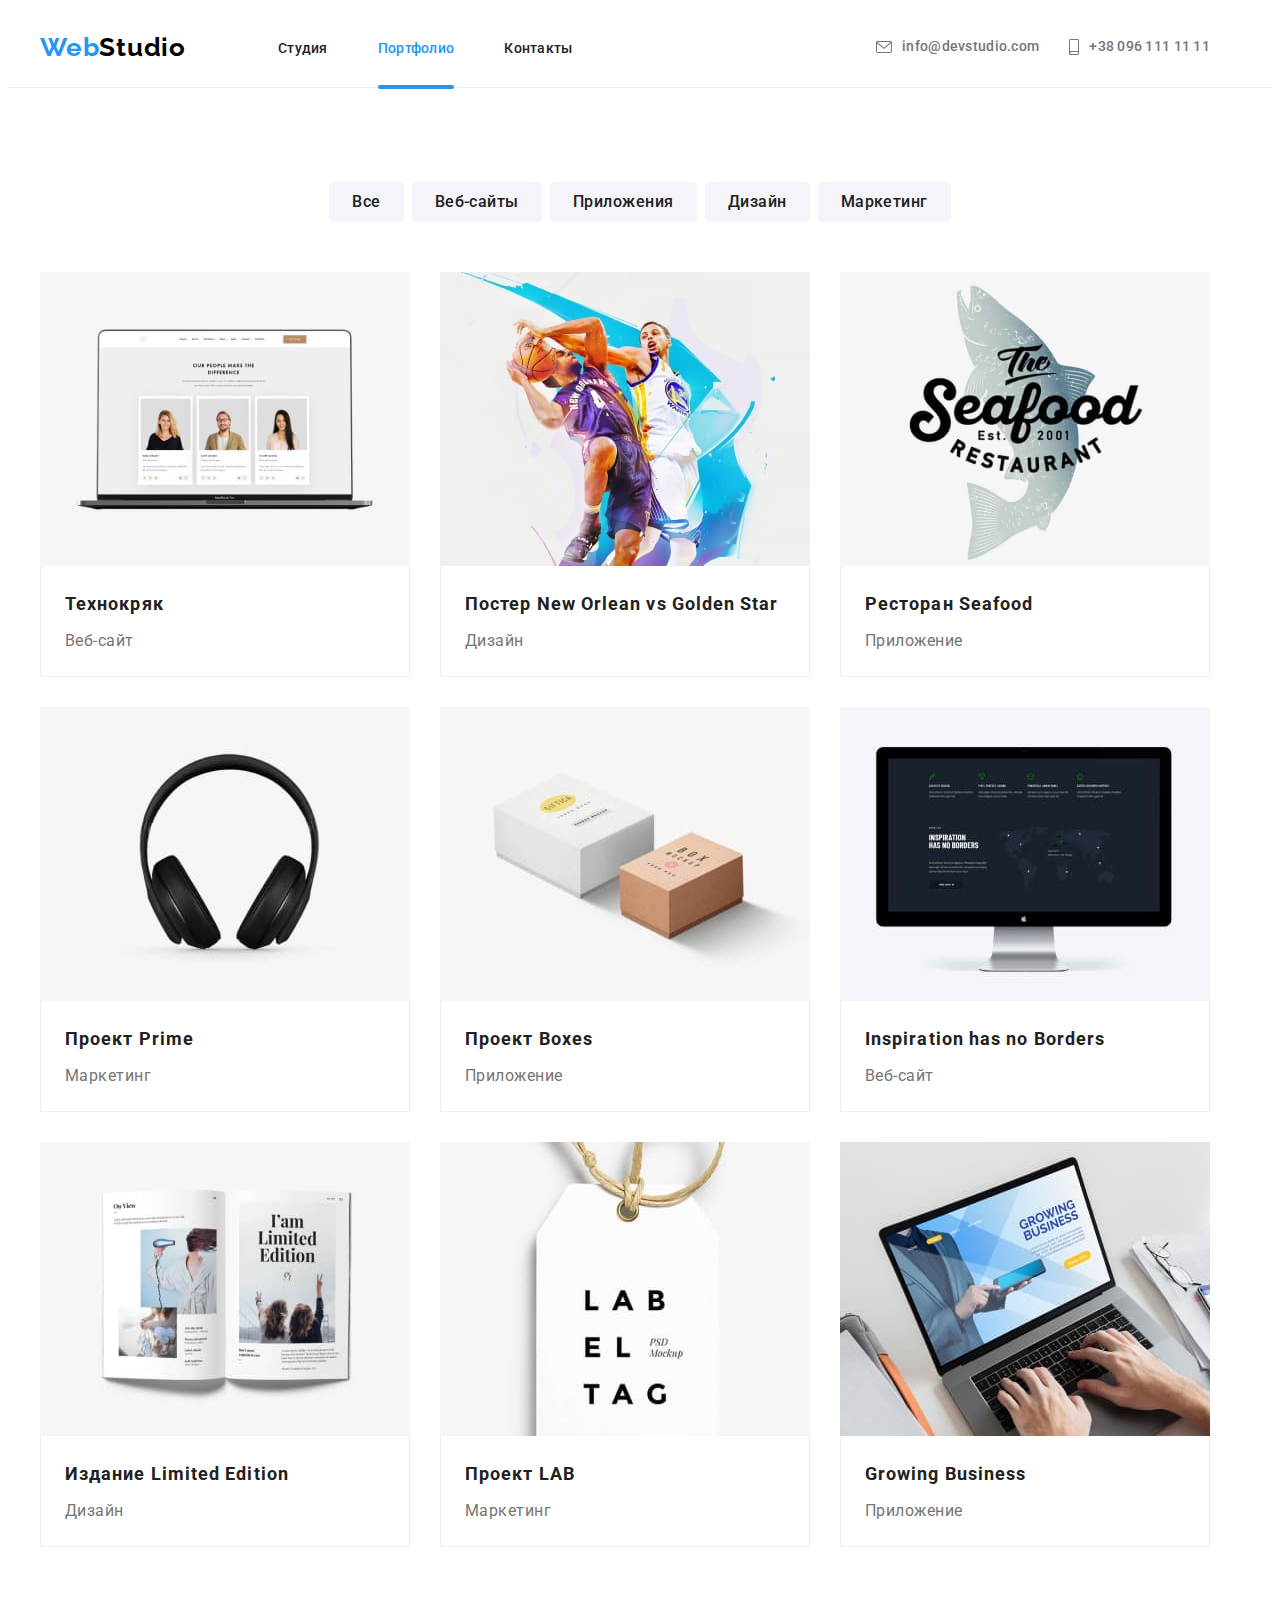
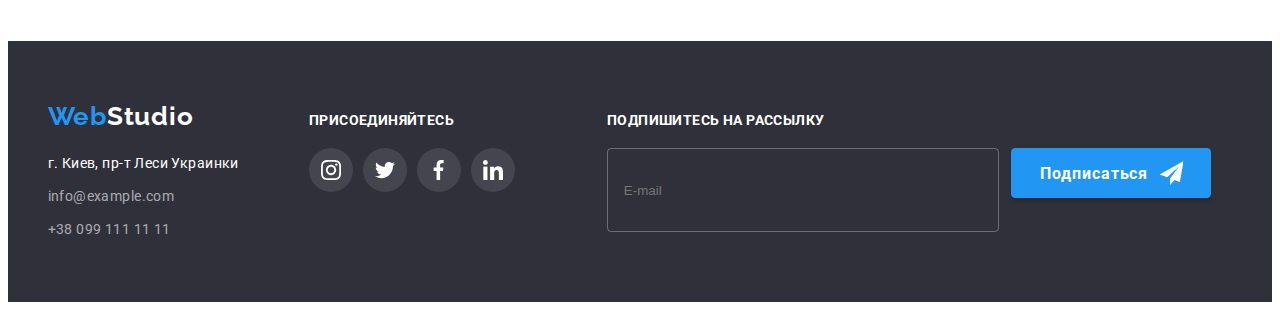
==== portfolio.html @ a497f99f "Добавляет форму в footer" ====
<!DOCTYPE html>
<html lang="ru">

<head>
    <meta charset="UTF-8">
    <meta http-equiv="X-UA-Compatible" content="IE=edge">
    <meta name="viewport" content="width=device-width, initial-scale=1.0">
    <title>Document</title>
    <link rel="preconnect" href="https://fonts.googleapis.com">
    <link rel="preconnect" href="https://fonts.gstatic.com" crossorigin>
    <link href="https://fonts.googleapis.com/css2?family=Raleway:wght@700&family=Roboto:wght@400;500;700;900&display=swap" rel="stylesheet">
    <link rel="stylesheet" href="https://cdnjs.cloudflare.com/ajax/libs/modern-normalize/1.1.0/modern-normalize.min.css"
        integrity="sha512-wpPYUAdjBVSE4KJnH1VR1HeZfpl1ub8YT/NKx4PuQ5NmX2tKuGu6U/JRp5y+Y8XG2tV+wKQpNHVUX03MfMFn9Q=="
        crossorigin="anonymous" referrerpolicy="no-referrer" />
    <link rel="stylesheet" href="./css/styles.css">
</head>

<body>
    <header class="header">
        <div class="container header-container">
            <nav class="navigation">
                <a class="logo link" href="index.html" lang="en"><span class="header-logo">Web</span>Studio</a>
                <ul class="nav-list list">
                    <li class="nav-list-item">
                        <a class="nav-list-link link" href="index.html">Студия</a>
                    </li>
                    <li class="nav-list-item">
                        <a class="nav-list-link link active" href="portfolio.html">Портфолио</a>
                    </li>
                    <li class="nav-list-item">
                        <a class="nav-list-link link" href="/">Контакты</a>
                    </li>
                </ul>
            </nav>
            <ul class="contacts list">
                <li class="header-list-link">
                    <a class="header-contact-mail contact-number link" href="mailto:info@devstudio.com">
                        <svg class="icon-mail" width="16" height="12">
                            <use href="./images/svg/sprite.svg#mail"></use>
                        </svg>info@devstudio.com
                    </a>
                </li>
                <li class="header-list-link">
                    <a class="header-contact-mail contact-mail link" href="tel:+380961111111">
                        <svg class="icon-smartphone" width="10" height="16">
                            <use href="./images/svg/sprite.svg#smartphone"></use>
                        </svg>+38 096 111 11 11
                    </a>
                </li>
            </ul>
        </div>
    </header>

    <main>
        <section class="section">
            <div class="container">
                <h1 class="visually-hidden">Портфолио</h1>
                <ul class="portfolio-btn-list">
                    <li class="portfolio-list">
                        <button class="btn-list" type="button">Все</button>
                    </li>
                    <li class="portfolio-list">
                        <button class="btn-list" type="button">Веб-сайты</button>
                    </li>
                    <li class="portfolio-list">
                        <button class="btn-list" type="button">Приложения</button>
                    </li>
                    <li class="portfolio-list">
                        <button class="btn-list" type="button">Дизайн</button>
                    </li>
                    <li class="portfolio-list">
                        <button class="btn-list" type="button">Маркетинг</button>
                    </li>
                </ul>
                <ul class="examples-list">
                    <li class="examples">
                        <a class="portfolio-examples-link link" href="">
                            <div class="examples-img-list-wrapper">
                                <img class="examples-img" src="./images/portfolio_examples/example1.jpg.jpg"  width="370" alt="команда из троих работников в ноутбуке">
                                <p class="overlay">Ресурс предлагает комплексные предложения с разным уровнем функционала и сервисов. Все это позволит посетителю получить
                                исчерпывающие сведения о компании или частном лице.</p>
                            </div>
                            <div class="examples-title-text">
                                <h2 class="examples-title">Технокряк</h2>
                                <p class="examples-text">Веб-сайт</p>
                            </div>
                        </a>
                    </li>
                    <li class="examples">
                        <a class="portfolio-examples-link link" href="">
                            <div class="examples-img-list-wrapper">
                                <img class="examples-img" src="./images/portfolio_examples/example2.jpg.jpg"  width="370" alt="два баскетболиста с мячом">
                                <p class="overlay">Ресурс предлагает комплексные предложения с разным уровнем функционала и сервисов. Все это позволит посетителю
                                получить исчерпывающие сведения о компании или частном лице.</p>
                            </div>
                            <div class="examples-title-text">
                                <h2 class="examples-title" lang="en" >Постер New Orlean vs Golden Star</h2>
                                <p class="examples-text">Дизайн</p>
                            </div>
                        </a>
                    </li>
                    <li class="examples">
                        <a class="portfolio-examples-link link" href="">
                            <div class="examples-img-list-wrapper">
                                <img class="examples-img" src="./images/portfolio_examples/example3.jpg.jpg"  width="370" alt="логотип ресторана морсой еды">
                                <p class="overlay">Ресурс предлагает комплексные предложения с разным уровнем функционала и сервисов. Все это позволит посетителю получить исчерпывающие сведения о компании или частном лице.</p>
                            </div>
                            <div class="examples-title-text">
                                <h2 class="examples-title" lang="en">Ресторан Seafood</h2>
                                <p class="examples-text">Приложение</p>
                            </div>
                        </a>
                    </li>
                    <li class="examples">
                        <a class="portfolio-examples-link link" href="">
                            <div class="examples-img-list-wrapper">
                                <img class="examples-img" src="./images/portfolio_examples/example4.jpg.jpg"  width="370" alt="чёрные мониторные наушники">
                                <p class="overlay">Ресурс предлагает комплексные предложения с разным уровнем функционала и сервисов. Все это позволит посетителю
                                получить исчерпывающие сведения о компании или частном лице.</p>
                            </div>
                            <div class="examples-title-text">
                                <h2 class="examples-title" lang="en">Проект Prime</h2>
                                <p class="examples-text">Маркетинг</p>
                            </div>
                        </a>
                    </li>
                    <li class="examples">
                        <a class="portfolio-examples-link link" href="">
                            <div class="examples-img-list-wrapper">
                                <img class="examples-img" src="./images/portfolio_examples/example5.jpg.jpg"  width="370" alt="белая и корочневая коробки">
                                <p class="overlay">Ресурс предлагает комплексные предложения с разным уровнем функционала и сервисов. Все это позволит посетителю
                                получить исчерпывающие сведения о компании или частном лице.</p>
                            </div>
                            <div class="examples-title-text">
                                <h2 class="examples-title" lang="en">Проект Boxes</h2>
                                <p class="examples-text">Приложение</p>
                            </div>
                        </a>
                    </li>
                    <li class="examples">
                        <a class="portfolio-examples-link link" href="">
                            <div class="examples-img-list-wrapper">
                                <img class="examples-img" src="./images/portfolio_examples/example6.jpg.jpg"  width="370" alt="монитор Apple">
                                <p class="overlay">Ресурс предлагает комплексные предложения с разным уровнем функционала и сервисов. Все это позволит посетителю
                                получить исчерпывающие сведения о компании или частном лице.</p>
                            </div>
                            <div class="examples-title-text">
                                <h2 class="examples-title" lang="en">Inspiration has no Borders</h2>
                                <p class="examples-text">Веб-сайт</p>
                            </div>
                        </a>
                    </li>
                    <li class="examples">
                        <a class="portfolio-examples-link link" href="">
                            <div class="examples-img-list-wrapper">
                                <img class="examples-img" src="./images/portfolio_examples/example7.jpg.jpg"  width="370" alt="раскрытый журнал">
                                <p class="overlay">Ресурс предлагает комплексные предложения с разным уровнем функционала и сервисов. Все это позволит посетителю
                                получить исчерпывающие сведения о компании или частном лице.</p>
                            </div>
                            <div class="examples-title-text">
                                <h2 class="examples-title" lang="en">Издание Limited Edition</h2>
                                <p class="examples-text">Дизайн</p>
                            </div>
                        </a>
                    </li>
                    <li class="examples">
                        <a class="portfolio-examples-link link" href="">
                            <div class="examples-img-list-wrapper">
                                <img class="examples-img" src="./images/portfolio_examples/example8.jpg.jpg"  width="370" alt="большая бирка">
                                <p class="overlay">Ресурс предлагает комплексные предложения с разным уровнем функционала и сервисов. Все это позволит посетителю
                                получить исчерпывающие сведения о компании или частном лице.</p>
                            </div>
                            <div class="examples-title-text">
                                <h2 class="examples-title" lang="en">Проект LAB</h2>
                                <p class="examples-text">Маркетинг</p>
                            </div>
                        </a>
                    </li>
                    <li class="examples">
                        <a class="portfolio-examples-link link" href="">
                            <div class="examples-img-list-wrapper">
                                <img class="examples-img" src="./images/portfolio_examples/example9.jpg.jpg"  width="370" alt="руки мужчины работающего за ноутбуком">
                                <p class="overlay">Ресурс предлагает комплексные предложения с разным уровнем функционала и сервисов. Все это позволит посетителю
                                получить исчерпывающие сведения о компании или частном лице.</p>
                            </div>
                            <div class="examples-title-text">
                                <h2 class="examples-title" lang="en">Growing Business</h2>
                                <p class="examples-text">Приложение</p>
                            </div>
                        </a>
                    </li>
                </ul>
            </div>
        </section>
    </main>
    <footer class="section-footer">
    <div class="container footer">
        <div class="logo-adress-footer">
            <a class="footer-logo link" href="index.html" lang="en"><span class="header-logo">Web</span>Studio</a>
            <address class="adress-list">
                <ul>
                    <li class="footer-list">
                        <a class="adress-link link adress" href="https://goo.gl/maps/UW7KjBwUC954BnBTA">г. Киев, пр-т Леси
                            Украинки</a>
                    </li>
                    <li class="footer-list">
                        <a class="mail-number-link link adress" href="mailto:info@example.com">info@example.com</a>
                    </li>
                    <li class="footer-list">
                        <a class="mail-number-link link adress" href="tel:+380991111111">+38 099 111 11 11</a>
                    </li>
                </ul>
            </address>
        </div>
        <div class="join-footer">
                <h2 class="footer-title">присоединяйтесь</h2>
                <ul class="social-list-footer">
                    <li class="social-list-link-footer">
                        <a class="social-link-footer" href="">
                            <svg class="social-icons-footer" width="20" height="20">
                                <use href="./images/svg/sprite.svg#instagram"></use>
                            </svg>
                        </a>
                    </li>
                    <li class="social-list-link-footer">
                        <a class="social-link-footer" href="">
                            <svg class="social-icons-footer" width="20" height="20">
                                <use href="./images/svg/sprite.svg#twitter"></use>
                            </svg>
                        </a>
                    </li>
                    <li class="social-list-link-footer">
                        <a class="social-link-footer" href="">
                            <svg class="social-icons-footer" width="20" height="20">
                                <use href="./images/svg/sprite.svg#facebook"></use>
                            </svg>
                        </a>
                    </li>
                    <li class="social-list-link-footer">
                        <a class="social-link-footer" href="">
                            <svg class="social-icons-footer" width="20" height="20">
                                <use href="./images/svg/sprite.svg#linkedin"></use>
                            </svg>
                        </a>
                    </li>
                </ul>
        </div>
        <form class="footer-form">
            <p class="form-text">Подпишитесь на рассылку</p>
            <label class="form-lable">
                <input type="email" class="form-input" name="email" placeholder="E-mail" />
            </label>
            <button type="submit" class="subscribe-btn">Подписаться
                <svg class="subscribe-btn-icon" width="24" height="24">
                    <use href="./images/svg/sprite.svg#subscribe-icon"></use>
                </svg>
            </button>
        </form>
    </div>
</footer>
</body>

</html>
---- css/styles.css ----
:root {
  --primary-font-family: "Roboto", sans-serif;
  --secondary-font-family: "Raleway", sans-serif;
  --logo-text-color: #000000;
  --primary-text-color: #212121;
  --tittle-text-color: #757575;
  --light-color: #ffffff;
  --background-color-bnt-light: #f5f4fa;
  --background-color-btn-colored: #188ce8;
  --acent-color: #2196f3;
  --background-color-text: #2f303a;
}

body {
  font-family: var(--primary-font-family);
  color: var(--primary-text-color);
}

h1,
h2,
h3,
h4,
p {
  margin-top: 0;
  margin-bottom: 0;
}

ul {
  margin-top: 0;
  margin-bottom: 0;
  padding-left: 0;
}

img {
  display: block;
  height: auto;
}

ul {
  list-style: none;
}

.link {
  text-decoration: none;
}

.container {
  width: 1200px;
  padding-right: 15px;
  padding-left: 15px;
  margin-left: auto;
  margin-right: auto;
}

.section {
  padding-top: 94px;
  padding-bottom: 94px;
}

.title {
  margin-bottom: 10px;
}

.visually-hidden {
  position: absolute;
  width: 1px;
  height: 1px;
  margin: -1px;
  border: 0;
  padding: 0;
  white-space: nowrap;
  clip-path: inset(100%);
  clip: rect(0 0 0 0);
  overflow: hidden;
}

/*START HEADER*/
.header {
  padding-top: 24px;
  padding-bottom: 24px;
  border-bottom: 1px solid #ececec;
}

.header-container {
  display: flex;
  align-items: center;
  justify-content: space-between;
}

.header-logo {
  font-family: var(--secondary-font-family);
  font-weight: 700;
  font-size: 26px;
  line-height: 1.19;
  letter-spacing: 0.03em;
  color: var(--acent-color);
}

.logo {
  font-family: var(--secondary-font-family);
  font-weight: 700;
  font-size: 26px;
  line-height: 1.19;
  letter-spacing: 0.03em;
  color: var(--logo-text-color);
  margin-right: 92px;
}

.navigation {
  display: flex;
  align-items: center;
}

.nav-list {
  display: flex;
  align-items: center;
}

.nav-list-item:not(:last-child) {
  margin-right: 50px;
}

.nav-list-item{
  position: relative;
}

.nav-list-link {
  font-weight: 500;
  font-size: 14px;
  line-height: 1.14;
  letter-spacing: 0.02em;
  color: var(--primary-text-color);
  transition: color 250ms cubic-bezier(0.4, 0, 0.2, 1, content 2500ms cubic-bezier(0.4, 0, 0.2, 1));
}

.active {
  color: var(--acent-color);
}

.nav-list-link:hover,
.contact-mail:hover,
.contact-number:focus,
.contact-number:hover,
.nav-list-link:focus,
.contact-mail:focus {
  color: var(--acent-color);
  cursor: pointer;
}

.nav-list-link:hover::after,
.nav-list-link:focus::after,
.active::after {
  display: block;
  position: absolute;
  content: "";
  width: 100%;
  height: 4px;
  background-color: var(--acent-color);
  border-radius: 2px;
  left: 0;
  bottom: -32px;
}

.contacts {
  display: flex;
  align-items: center;
}

.header-contact-mail {
  fill: var(--tittle-text-color);
  margin-right: 30px;
  font-weight: 500;
  font-size: 14px;
  line-height: 1.14;
  letter-spacing: 0.02em;
  color: var(--tittle-text-color);
  transition: fill 250ms cubic-bezier(0.4, 0, 0.2, 1),
    color 250ms cubic-bezier(0.4, 0, 0.2, 1);
}

.header-contact-mail:hover,
.header-contact-mail:focus {
  fill: var(--acent-color);
}

.header-contact-mail {
  display: flex;
  align-items: center;
}

.icon-mail,
.icon-smartphone {
  margin-right: 10px;
}

/*END HEADER*/

/*START MAIN SECTION*/
.main-section {
  background-color: var(--background-color-text);
  padding-top: 200px;
  padding-bottom: 200px;
  background-image: linear-gradient(
      rgba(47, 48, 58, 0.4),
      rgba(47, 48, 58, 0.4)
    ),
    url(../images/main_img/bg.jpg);
  background-size: cover;
  background-repeat: no-repeat;
  background-position: center;
  margin-left: auto;
  margin-right: auto;
  max-width: 1600px;
}

.primary-title {
  margin-left: 252px;
  margin-right: 252px;
  width: 696px;
  margin-bottom: 30px;
  font-weight: 900;
  font-size: 44px;
  line-height: 1.36;
  letter-spacing: 0.06em;
  text-transform: uppercase;
  color: var(--light-color);
  text-align: center;
}

.modal-btn {
  display: block;
  margin-left: 500px;
  margin-right: 500px;
  min-width: 200px;
  padding: 10px 16px;
  border: 1px solid var(--acent-color);
  border-radius: 4px;
  font-family: inherit;
  font-weight: 700;
  font-size: 16px;
  line-height: 1.88;
  letter-spacing: 0.06em;
  color: var(--light-color);
  background-color: var(--acent-color);
  cursor: pointer;
  transition: background-color 250ms cubic-bezier(0.4, 0, 0.2, 1);
}

.modal-btn:hover,
.modal-btn:focus {
  background-color: var(--background-color-btn-colored);
}

.icons-list-decisions {
  display: flex;
}

.icons-item-decisions {
}

.icons-item-decisions:not(:last-child) {
  margin-right: 30px;
}

.first-icons {
  display: flex;
  justify-content: center;
  align-items: center;
}

.first-icons {
  width: 270px;
  height: 120px;
  background: #f5f4fa;
  border-radius: 4px;
  margin-bottom: 30px;
}

.decisions-list {
  display: flex;
}
.decisions-item:not(:last-child) {
  margin-right: 30px;
}

.decisions-item {
  width: 270px;
}

.decisions-title {
  font-weight: 700;
  font-size: 14px;
  line-height: 1.14;
  letter-spacing: 0.03em;
  text-transform: uppercase;
  color: var(--primary-text-color);
}

.decisions-text {
  font-size: 14px;
  line-height: 1.71;
  letter-spacing: 0.03em;
  color: var(--tittle-text-color);
}

.about {
  padding-top: 0;
}

.about-title,
.about-team-title {
  font-weight: 700;
  font-size: 36px;
  line-height: 1.17;
  text-align: center;
  letter-spacing: 0.03em;
  color: var(--primary-text-color);
  margin-bottom: 50px;
}

.about-list {
  display: flex;
  flex-wrap: wrap;
  justify-content: space-between;
}

.about-list-item {
  position: relative;
}
.about-text {
  position: absolute;
  width:370px;
  height: 70px;
  text-transform: uppercase;
  font-weight: 700;
  z-index: 100;
  color: var(--light-color);
  background: rgba(47, 48, 58, 0.8);
  display: flex;
  justify-content: center;
  align-items: center;
  transform: translateY(-100%);

}

.about-team {
  background-color: #f5f4fa;
}

.team-list {
  display: flex;
  flex-wrap: wrap;
}

.workers-list:not(:nth-child(4n)) {
  margin-right: 30px;
}

.workers-list {
  background-color: var(--light-color);
  box-shadow: 0px 1px 3px rgba(0, 0, 0, 0.12), 0px 1px 1px rgba(0, 0, 0, 0.14),
    0px 2px 1px rgba(0, 0, 0, 0.2);
}

.workers-title {
  padding: 30px 32px;
  text-align: center;
}

.team-title {
  font-weight: 500;
  font-size: 16px;
  line-height: 1.19;
  letter-spacing: 0.03em;
  color: var(--primary-text-color);
}

.team-text {
  font-size: 16px;
  line-height: 1.19;
  letter-spacing: 0.03em;
  color: var(--tittle-text-color);
}

.social-list {
  display: flex;
  justify-content: center;
  margin-top: 16px;
}

.social-list-link:not(:last-child) {
  margin-right: 10px;
}

.social-link {
  width: 44px;
  height: 44px;
  border-radius: 50%;
  display: flex;
  justify-content: center;
  align-items: center;
  transition: background-color 250ms cubic-bezier(0.4, 0, 0.2, 1);
}

.social-link:hover .social-icons,
.social-link:focus .social-icons {
  fill: var(--light-color);
}

.social-link:hover,
.social-link:focus {
  background-color: var(--acent-color);
}

.social-icons {
  fill: #afb1b8;
  transition: fill 250ms cubic-bezier(0.4, 0, 0.2, 1);
}

.clients-list {
  display: flex;
  justify-content: center;
}

.clients-link-list:not(:last-child) {
  margin-right: 30px;
}
.clients-list {
  margin-top: 50px;
}

.clients-title {
  font-size: 36px;
  line-height: 42px;
  text-align: center;
  letter-spacing: 0.03em;
  color: var(--primary-text-color);
}
.clients-link {
  display: flex;
  justify-content: center;
  align-items: center;
  width: 170px;
  height: 92px;
  border: 1px solid #afb1b8;
  border-radius: 4px;
  color: #afb1b8;
  transition: border-color 250ms cubic-bezier(0.4, 0, 0.2, 1);
}

.clients-link:hover,
.clients-link:focus {
  border-color: var(--acent-color);
}

.clients-icons {
  fill: #afb1b8;
  transition: fill 250ms cubic-bezier(0.4, 0, 0.2, 1);
}

.clients-link:hover .clients-icons,
.clients-link:focus .clients-icons {
  fill: var(--acent-color);
}

/*END MAIN SECTION*/

/*START FOOTER*/
.section-footer {
  background-color: var(--background-color-text);
  padding-top: 60px;
  padding-bottom: 60px;
  padding-left: 15px;
}

.logo-adress-footer {
  margin-right: 70px;
}

.footer-logo {
  color: var(--light-color);
  font-family: var(--secondary-font-family);
  font-weight: 700;
  font-size: 26px;
  line-height: 1.19;
  letter-spacing: 0.03em;
}

.adress-list {
  margin-top: 20px;
  font-style: normal;
}

.footer-list:not(:last-child) {
  margin-bottom: 9px;
}

.adress-link {
  font-size: 14px;
  line-height: 1.71;
  letter-spacing: 0.03em;
  color: var(--light-color);
}

.mail-number-link {
  font-size: 14px;
  line-height: 1.71;
  letter-spacing: 0.03em;
  color: rgba(255, 255, 255, 0.6);
}

.adress {
  transition: color 250ms cubic-bezier(0.4, 0, 0.2, 1);
}

.adress:hover,
.adress:focus {
  color: var(--acent-color);
}
.join-footer{
  margin-right: 92px;
}

.footer-title {
  font-size: 14px;
  line-height: 16px;
  letter-spacing: 0.03em;
  text-transform: uppercase;
  color: var(--light-color);
  margin-bottom: 20px;
}

.social-list-footer {
  display: flex;
}

.social-list-link-footer:not(:last-child) {
  margin-right: 10px;
}

.social-link-footer {
  display: flex;
  justify-content: center;
  align-items: center;
  width: 44px;
  height: 44px;
  border-radius: 50%;
  background: rgba(255, 255, 255, 0.1);
  transition: background-color 250ms cubic-bezier(0.4, 0, 0.2, 1);
}

.social-link-footer:hover,
.social-link-footer:focus {
  background-color: var(--acent-color);
}

.social-icons-footer {
  fill: var(--light-color);
}

.footer {
  display: flex;
  align-items: baseline;
}
.footer-form{
  position: relative;
}
.form-text{
  font-weight: 700;
  font-size: 14px;
  letter-spacing: 0.03em;
  text-transform: uppercase;
  color: var(--light-color);
  padding-bottom: 20px;
}
.form-label{
  margin-right: 12px;
}
.form-input{
  width: 358px;
  height: 50px;
  border: 1px solid rgba(255, 255, 255, 0.3);
  border-radius: 4px;
  background-color:rgba(0, 0, 0, 0);
  padding: 16px;
  color: var(--light-color);
}
.subscribe-btn{
  background-color: var(--acent-color);
  position:absolute;
  width: 200px;
  height: 50px;
  box-shadow: 0px 4px 4px rgba(0, 0, 0, 0.15);
  border-radius: 4px;
  margin-left: 12px;
  margin-right: 215px;
  min-width: 200px;
  padding-top: 10px;
  padding-left: 28px;
  padding-right: 62px;
  padding-bottom: 10px;
  border: 1px solid var(--acent-color);
  font-family: inherit;
  font-weight: 700;
  font-size: 16px;
  line-height: 1.88;
  letter-spacing: 0.06em;
  color: var(--light-color);
  cursor: pointer;
}
.subscribe-btn-icon{
  position: absolute;
  right: 0;
  top: 0;
  transform: translate(-110%, 50%);
}

/*END FOOTER*/

/*====================PORTFOLIO================*/

/*START MAIN SECTION Portfolio*/
.portfolio-btn-list {
  display: flex;
  margin-bottom: 50px;
  justify-content: center;
}

.btn-list {
  font-family: inherit;
  font-weight: 500;
  font-size: 16px;
  line-height: 1.62;
  letter-spacing: 0.03em;
  color: var(--primary-text-color);
  background-color: var(--background-color-bnt-light);
  cursor: pointer;
  border-radius: 4px;
  border: 1px solid var(--background-color-bnt-light);
  padding: 6px 22px;
  transition: background-color 250ms cubic-bezier(0.4, 0, 0.2, 1),
    color 250ms cubic-bezier(0.4, 0, 0.2, 1),
    box-shadow 250ms cubic-bezier(0.4, 0, 0.2, 1),
    border-color 250ms cubic-bezier(0.4, 0, 0.2, 1);
}

.portfolio-list:not(:last-child) {
  margin-right: 8px;
}

.btn-list:hover,
.btn-list:focus {
  background-color: var(--acent-color);
  color: var(--light-color);
  box-shadow: 0px 3px 1px rgba(0, 0, 0, 0.1), 0px 1px 2px rgba(0, 0, 0, 0.08),
    0px 2px 2px rgba(0, 0, 0, 0.12);
  border-color: var(--acent-color);
}

.examples-list {
  display: flex;
  flex-wrap: wrap;
  margin-left: -30px;
  margin-top: -30px;
}

.examples {
  margin-left: 30px;
  margin-top: 30px;
}

.portfolio-examples-link {
  display: block;
  transition: box-shadow 250ms cubic-bezier(0.4, 0, 0.2, 1);
}

.portfolio-examples-link:hover,
.portfolio-examples-link:focus {
  box-shadow: 0px 1px 1px rgba(0, 0, 0, 0.12), 0px 4px 4px rgba(0, 0, 0, 0.06),
    1px 4px 6px rgba(0, 0, 0, 0.16);
}

.portfolio-examples-link:hover .overlay,
.portfolio-examples-link:focus .overlay {
  transform: translateY(0%);
}

.examples-img-list-wrapper {
  position: relative;
  overflow: hidden;
}

.overlay {
  position: absolute;
  top: 0;
  left: 0;
  width: 100%;
  height: 100%;
  color: var(--light-color);
  background: rgba(33, 150, 243, 0.9);
  padding: 63px 24px;
  line-height: 28px;
  letter-spacing: 0.03em;
  text-shadow: 0px 4px 4px rgba(0, 0, 0, 0.25);
  overflow: auto;
  transform: translateY(100%);
  transition: transform 250ms cubic-bezier(0.4, 0, 0.2, 1);
}

.examples-title-text {
  padding: 20px 24px;
  border-right: 1px solid #eeeeee;
  border-left: 1px solid #eeeeee;
  border-bottom: 1px solid #eeeeee;
}

.examples-title {
  font-weight: 700;
  font-size: 18px;
  line-height: 2;
  letter-spacing: 0.06em;
  color: var(--primary-text-color);
  margin-bottom: 4px;
}

.examples-text {
  font-size: 16px;
  line-height: 1.88;
  letter-spacing: 0.03em;
  color: var(--tittle-text-color);
}

/*END MAIN SECTION  Portfolio*/

.backdrop.is-hidden {
  opacity: 0;
  visibility: hidden;
  pointer-events: none;
  transition: opacity 250ms cubic-bezier(0.4, 0, 0.2, 1),
  visibility 250ms cubic-bezier(0.4, 0, 0.2, 1);
}

.backdrop {
  position: fixed;
  top: 0;
  left: 0;
  width: 100vw;
  height: 100vh;
  background-color: rgba(0, 0, 0, 0.2);
  opacity: 1;
  visibility: visible;
  transform: scale(1);
  transition: opacity 250ms cubic-bezier(0.4, 0, 0.2, 1),
  visibility 250ms cubic-bezier(0.4, 0, 0.2, 1);
}

.modal {
  position: absolute;
  top: 50%;
  left: 50%;
  transform: translate(-50%, -50%);
  width: 528px;
  height: 580px;
  background-color: #ffffff;
  box-shadow: 0px 1px 3px rgba(0, 0, 0, 0.12), 0px 1px 1px rgba(0, 0, 0, 0.14),
    0px 2px 1px rgba(0, 0, 0, 0.2);
  border-radius: 4px;
}

.modal-close-btn {
  position: absolute;
  top: 8px;
  right: 8px;
  width: 30px;
  height: 30px;
  background-color: #ffffff;
  border: 1px solid rgba(0, 0, 0, 0.1);
  box-sizing: border-box;
  border-radius: 50%;
  padding: 0;
  display: flex;
  justify-content: center;
  align-items: center;
  cursor: pointer;
}
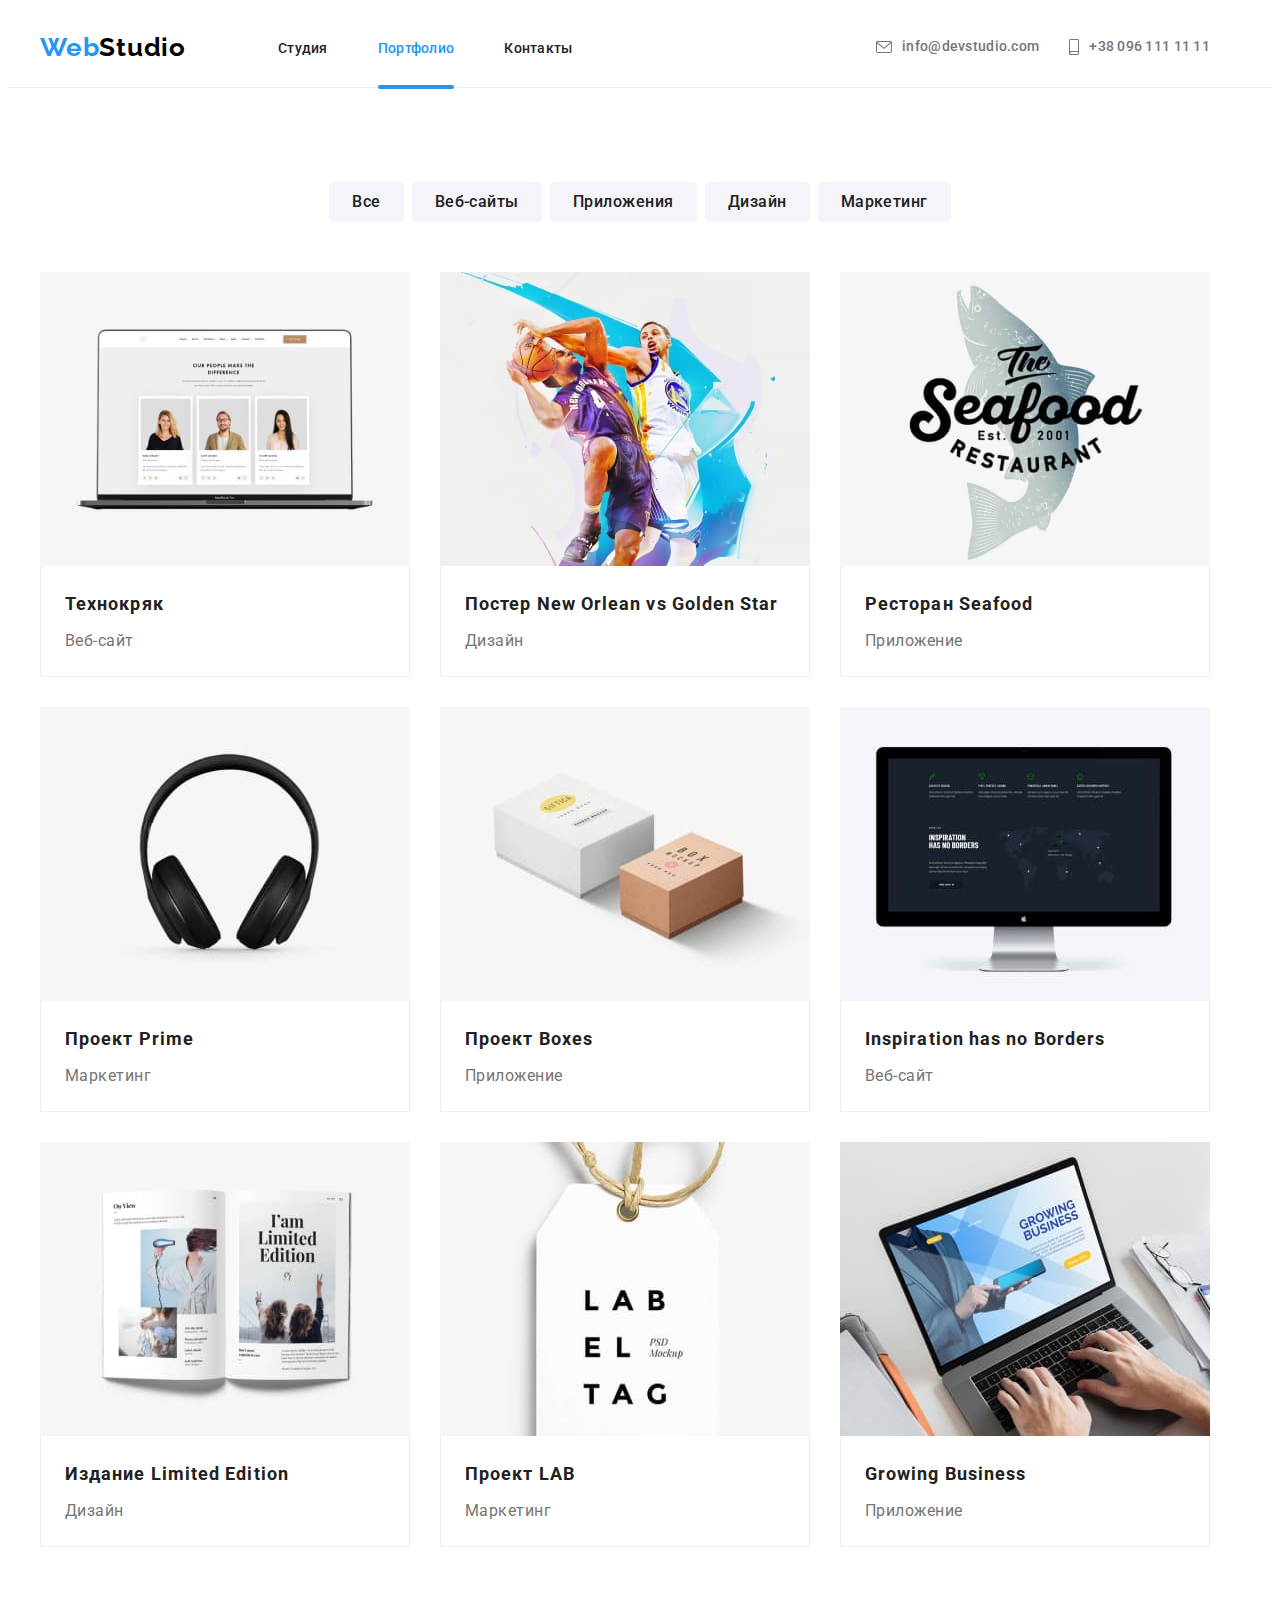
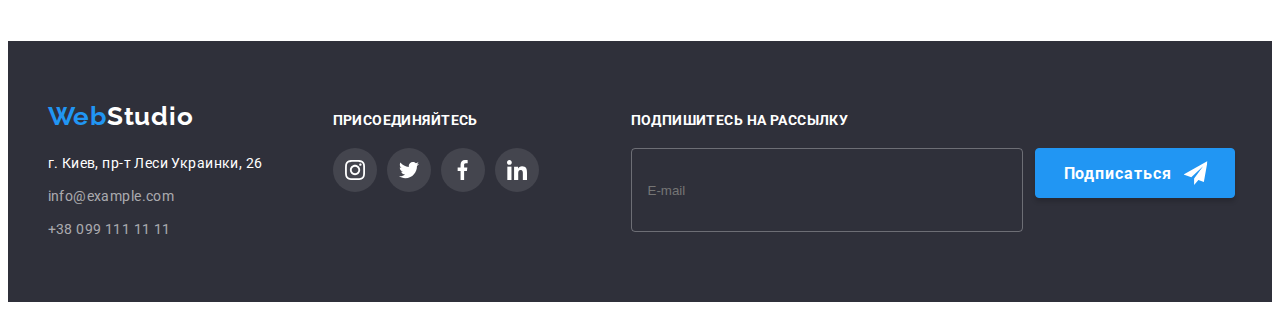
==== commit 0476f2c0: "Добавляет форму в модальное окно" ====
--- a/portfolio.html
+++ b/portfolio.html
@@ -201,7 +201,7 @@
                 <ul>
                     <li class="footer-list">
                         <a class="adress-link link adress" href="https://goo.gl/maps/UW7KjBwUC954BnBTA">г. Киев, пр-т Леси
-                            Украинки</a>
+                            Украинки, 26</a>
                     </li>
                     <li class="footer-list">
                         <a class="mail-number-link link adress" href="mailto:info@example.com">info@example.com</a>
@@ -247,9 +247,7 @@
         </div>
         <form class="footer-form">
             <p class="form-text">Подпишитесь на рассылку</p>
-            <label class="form-lable">
-                <input type="email" class="form-input" name="email" placeholder="E-mail" />
-            </label>
+            <input type="email" class="form-input" name="email" placeholder="E-mail" />
             <button type="submit" class="subscribe-btn">Подписаться
                 <svg class="subscribe-btn-icon" width="24" height="24">
                     <use href="./images/svg/sprite.svg#subscribe-icon"></use>
--- a/css/styles.css
+++ b/css/styles.css
@@ -130,7 +130,7 @@
   line-height: 1.14;
   letter-spacing: 0.02em;
   color: var(--primary-text-color);
-  transition: color 250ms cubic-bezier(0.4, 0, 0.2, 1, content 2500ms cubic-bezier(0.4, 0, 0.2, 1));
+  transition: color 250ms cubic-bezier(0.4, 0, 0.2, 1);
 }
 
 .active {
@@ -573,9 +573,7 @@
   color: var(--light-color);
   padding-bottom: 20px;
 }
-.form-label{
-  margin-right: 12px;
-}
+
 .form-input{
   width: 358px;
   height: 50px;
@@ -607,6 +605,11 @@
   letter-spacing: 0.06em;
   color: var(--light-color);
   cursor: pointer;
+  transition: background-color 250ms cubic-bezier(0.4, 0, 0.2, 1) ;
+}
+.subscribe-btn:hover,
+.subscribe-btn:focus {
+  background-color: var(--background-color-btn-colored);
 }
 .subscribe-btn-icon{
   position: absolute;
@@ -765,6 +768,7 @@
   box-shadow: 0px 1px 3px rgba(0, 0, 0, 0.12), 0px 1px 1px rgba(0, 0, 0, 0.14),
     0px 2px 1px rgba(0, 0, 0, 0.2);
   border-radius: 4px;
+  padding: 40px;
 }
 
 .modal-close-btn {
@@ -782,4 +786,119 @@
   justify-content: center;
   align-items: center;
   cursor: pointer;
-}
+  outline: none;
+  transition: fill 250ms cubic-bezier(0.4, 0, 0.2, 1) ;
+}
+
+.modal-close-btn:hover,
+.modal-close-btn:focus{
+  fill: var(--acent-color);
+}
+
+
+.contact-form{}
+
+.contact-form-text{
+  font-size: 20px;
+  font-weight: 700;
+  letter-spacing: 0.03em;
+  margin-bottom: 12px;
+}
+
+.contact-form-field{
+  display: block;
+  font-weight: 400;
+  font-size: 12px;
+  margin-bottom: 10px;
+  line-height: 14px;
+  letter-spacing: 0.01em;
+  color: var(--tittle-text-color);
+}
+.contact-form-input-wrapper{
+  display: block;
+  position: relative;
+  margin-top: 4px;
+}
+.contact-form-input{
+  width: 100%;
+  height: 40px;
+  outline: none;
+  padding-left: 42px;
+  border: 1px solid rgba(33, 33, 33, 0.2);
+  border-radius: 4px;
+  transition: border-color 250ms cubic-bezier(0.4, 0, 0.2, 1);
+
+}
+.contact-form-input:hover,
+.contact-form-input:focus{
+  border-color: var(--acent-color);
+}
+.contact-form-input:hover+.form-contact-icon,
+.contact-form-input:focus.form-contact-icon{
+  fill: var(--acent-color);
+}
+
+.form-contact-icon{
+  position: absolute;
+  top: 50%;
+  left: 12px;
+  transform: translateY(-50%);
+  transition: fill 250ms cubic-bezier(0.4, 0, 0.2, 1);
+}
+
+.contact-form-message{
+  width: 100%;
+  height: 120px;
+  margin-top: 4px;
+  padding: 12px 16px;
+  border: 1px solid rgba(33, 33, 33, 0.2);
+  border-radius: 4px;
+  resize: none;
+  outline: none;
+  transition: border-color 250ms cubic-bezier(0.4, 0, 0.2, 1);
+}
+
+.contact-form-message:hover,
+.contact-form-message:focus{
+  border-color: var(--acent-color);
+}
+
+.contact-form-checkbox-wrapper{
+  position: relative;
+}
+
+.contact-form-checkbox{}
+
+.contact-form-checkbox-label{
+  color: var(--tittle-text-color);
+}
+
+.contact-form-link{
+  color:var(--acent-color) ;
+}
+.contact-form-submit-btn{
+  display: block;
+  min-width: 200px;
+  padding: 10px 56px;
+  margin-top: 30px;
+  margin-right: auto;
+  margin-bottom: 40px;
+  margin-left: auto;
+  border: 1px solid var(--acent-color);
+  border-radius: 4px;
+  font-family: inherit;
+  font-weight: 700;
+  font-size: 16px;
+  line-height: 1.88;
+  letter-spacing: 0.06em;
+  box-shadow: 0px 4px 4px rgba(0, 0, 0, 0.15);
+  color: var(--light-color);
+  background-color: var(--acent-color);
+  cursor: pointer;
+  transition: background-color 250ms cubic-bezier(0.4, 0, 0.2, 1);
+}
+
+.contact-form-submit-btn:hover,
+.contact-form-submit-btn:focus{
+  background-color:var(--background-color-btn-colored);
+}